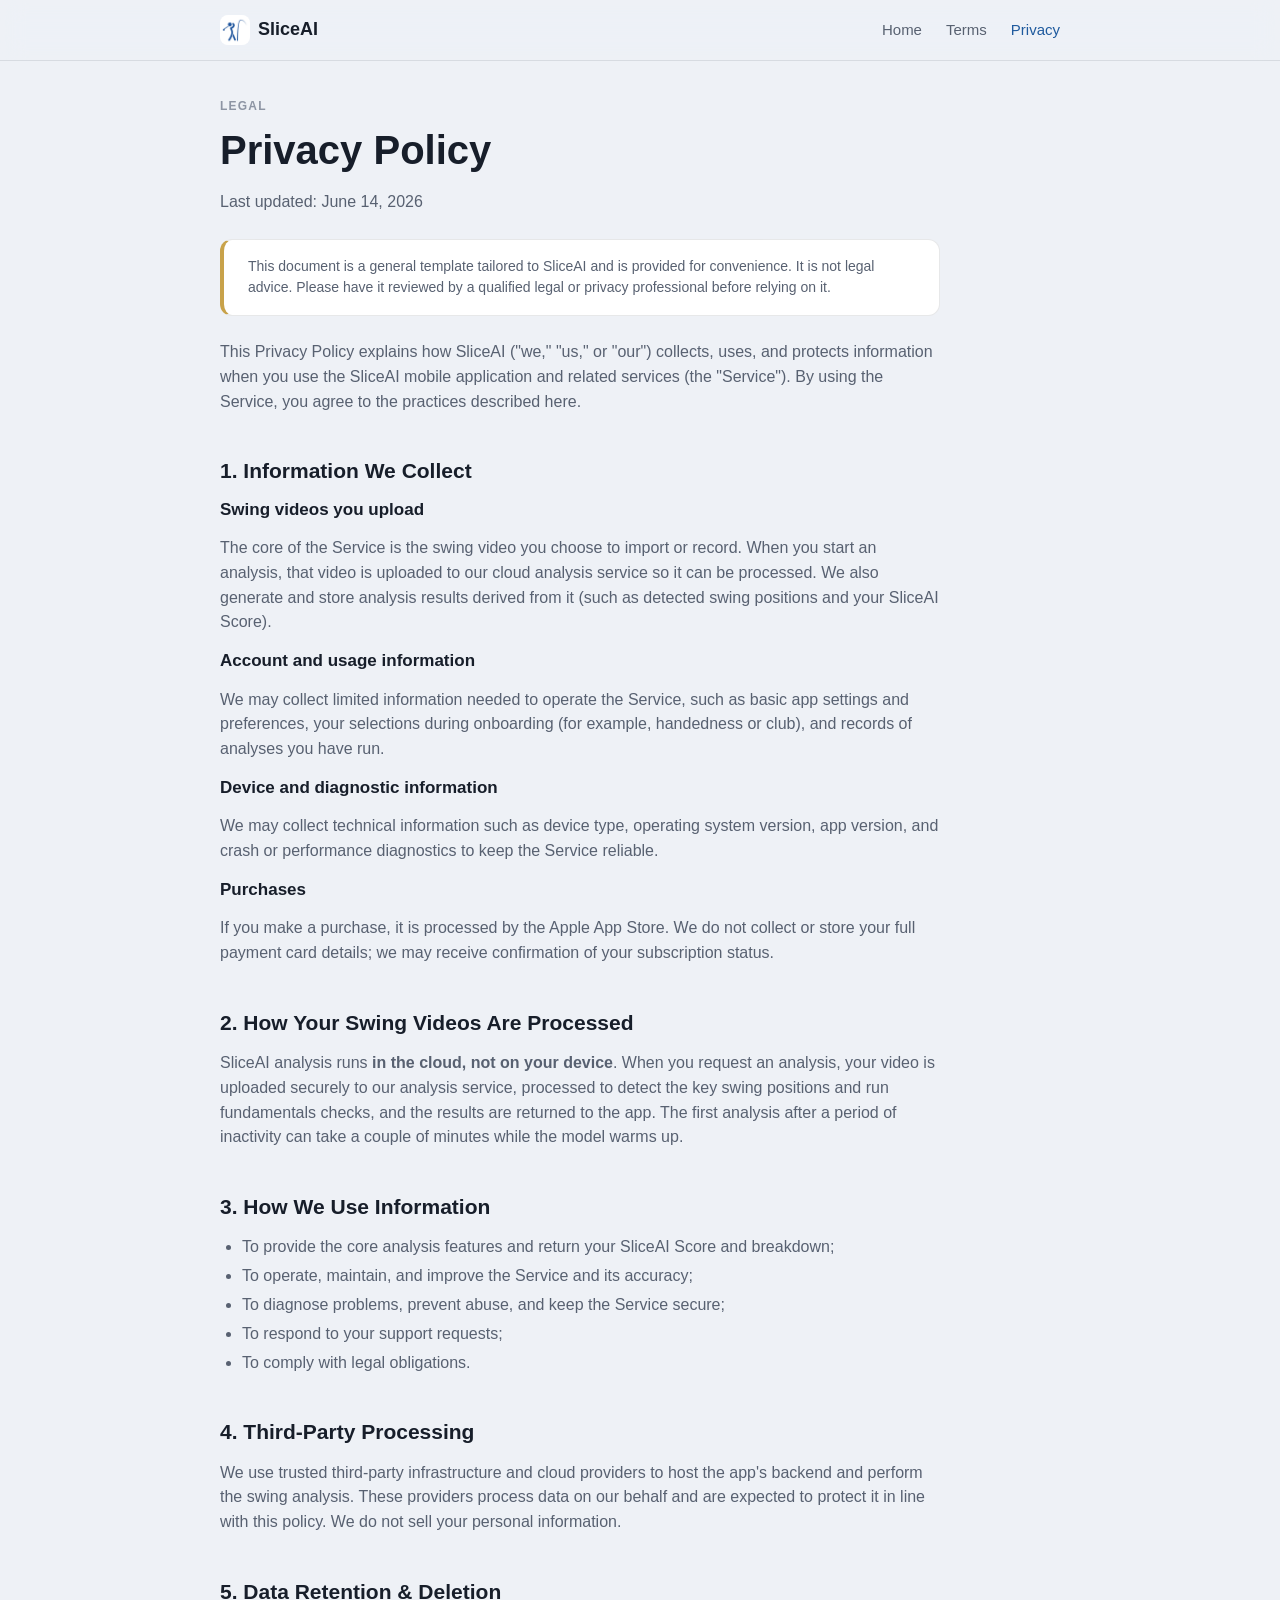
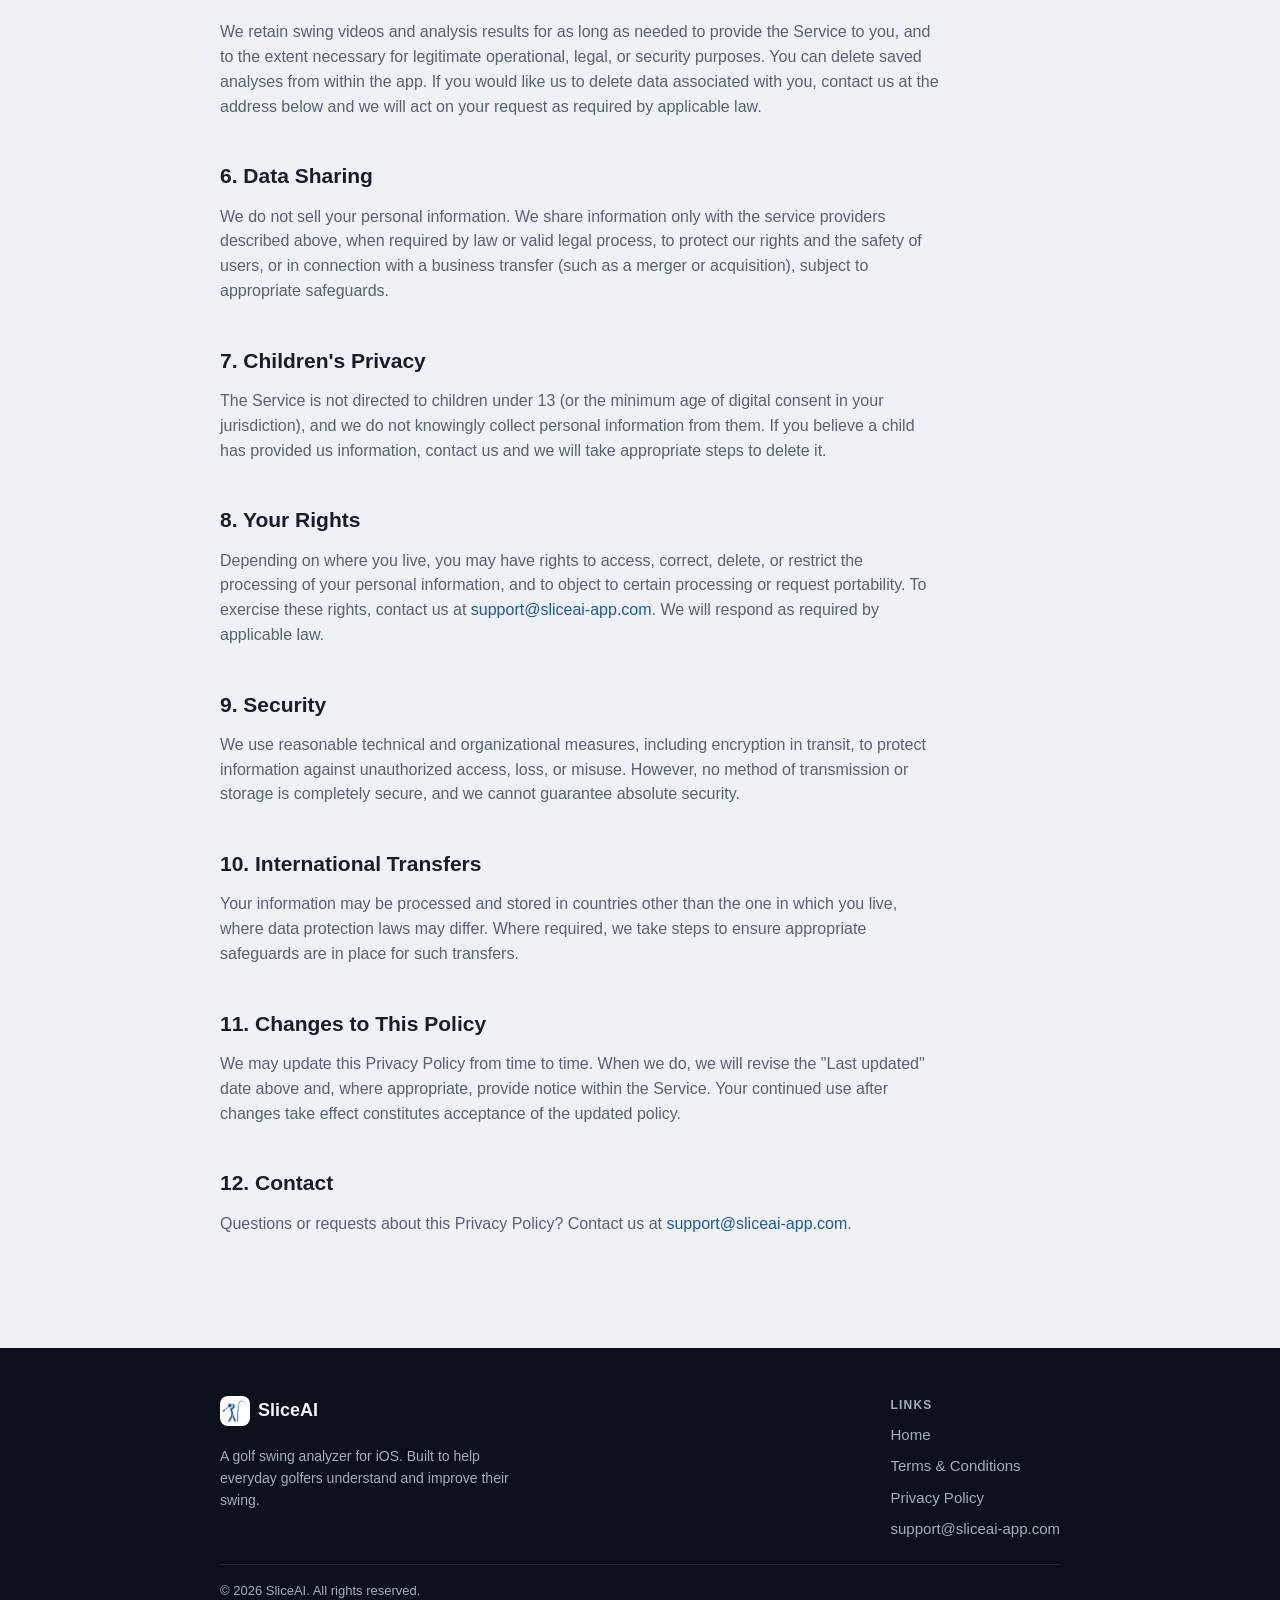
==== privacy.html @ 77d705cd "Initial Commit" ====
<!DOCTYPE html>
<html lang="en">
<head>
  <meta charset="UTF-8" />
  <meta name="viewport" content="width=device-width, initial-scale=1.0" />
  <title>Privacy Policy — SliceAI</title>
  <meta name="description" content="Privacy Policy for the SliceAI golf swing analyzer app." />
  <link rel="icon" type="image/png" href="icon.png" />
  <link rel="stylesheet" href="styles.css" />
</head>
<body>
  <header class="nav">
    <div class="container nav__inner">
      <a class="brand" href="index.html">
        <img src="icon.png" alt="SliceAI icon" />
        <span>SliceAI</span>
      </a>
      <nav class="nav__links">
        <a href="index.html">Home</a>
        <a href="terms.html">Terms</a>
        <a href="privacy.html" class="active">Privacy</a>
      </nav>
    </div>
  </header>

  <main class="legal">
    <div class="container">
      <div class="legal__head">
        <span class="overline">Legal</span>
        <h1>Privacy Policy</h1>
        <p class="legal__updated">Last updated: June 14, 2026</p>
      </div>

      <div class="content">
        <div class="disclaimer">
          This document is a general template tailored to SliceAI and is provided for convenience. It is not legal advice. Please have it reviewed by a qualified legal or privacy professional before relying on it.
        </div>

        <p>This Privacy Policy explains how SliceAI ("we," "us," or "our") collects, uses, and protects information when you use the SliceAI mobile application and related services (the "Service"). By using the Service, you agree to the practices described here.</p>

        <h2>1. Information We Collect</h2>
        <h3>Swing videos you upload</h3>
        <p>The core of the Service is the swing video you choose to import or record. When you start an analysis, that video is uploaded to our cloud analysis service so it can be processed. We also generate and store analysis results derived from it (such as detected swing positions and your SliceAI Score).</p>
        <h3>Account and usage information</h3>
        <p>We may collect limited information needed to operate the Service, such as basic app settings and preferences, your selections during onboarding (for example, handedness or club), and records of analyses you have run.</p>
        <h3>Device and diagnostic information</h3>
        <p>We may collect technical information such as device type, operating system version, app version, and crash or performance diagnostics to keep the Service reliable.</p>
        <h3>Purchases</h3>
        <p>If you make a purchase, it is processed by the Apple App Store. We do not collect or store your full payment card details; we may receive confirmation of your subscription status.</p>

        <h2>2. How Your Swing Videos Are Processed</h2>
        <p>SliceAI analysis runs <strong>in the cloud, not on your device</strong>. When you request an analysis, your video is uploaded securely to our analysis service, processed to detect the key swing positions and run fundamentals checks, and the results are returned to the app. The first analysis after a period of inactivity can take a couple of minutes while the model warms up.</p>

        <h2>3. How We Use Information</h2>
        <ul>
          <li>To provide the core analysis features and return your SliceAI Score and breakdown;</li>
          <li>To operate, maintain, and improve the Service and its accuracy;</li>
          <li>To diagnose problems, prevent abuse, and keep the Service secure;</li>
          <li>To respond to your support requests;</li>
          <li>To comply with legal obligations.</li>
        </ul>

        <h2>4. Third-Party Processing</h2>
        <p>We use trusted third-party infrastructure and cloud providers to host the app's backend and perform the swing analysis. These providers process data on our behalf and are expected to protect it in line with this policy. We do not sell your personal information.</p>

        <h2>5. Data Retention &amp; Deletion</h2>
        <p>We retain swing videos and analysis results for as long as needed to provide the Service to you, and to the extent necessary for legitimate operational, legal, or security purposes. You can delete saved analyses from within the app. If you would like us to delete data associated with you, contact us at the address below and we will act on your request as required by applicable law.</p>

        <h2>6. Data Sharing</h2>
        <p>We do not sell your personal information. We share information only with the service providers described above, when required by law or valid legal process, to protect our rights and the safety of users, or in connection with a business transfer (such as a merger or acquisition), subject to appropriate safeguards.</p>

        <h2>7. Children's Privacy</h2>
        <p>The Service is not directed to children under 13 (or the minimum age of digital consent in your jurisdiction), and we do not knowingly collect personal information from them. If you believe a child has provided us information, contact us and we will take appropriate steps to delete it.</p>

        <h2>8. Your Rights</h2>
        <p>Depending on where you live, you may have rights to access, correct, delete, or restrict the processing of your personal information, and to object to certain processing or request portability. To exercise these rights, contact us at <a href="mailto:support@sliceai-app.com">support@sliceai-app.com</a>. We will respond as required by applicable law.</p>

        <h2>9. Security</h2>
        <p>We use reasonable technical and organizational measures, including encryption in transit, to protect information against unauthorized access, loss, or misuse. However, no method of transmission or storage is completely secure, and we cannot guarantee absolute security.</p>

        <h2>10. International Transfers</h2>
        <p>Your information may be processed and stored in countries other than the one in which you live, where data protection laws may differ. Where required, we take steps to ensure appropriate safeguards are in place for such transfers.</p>

        <h2>11. Changes to This Policy</h2>
        <p>We may update this Privacy Policy from time to time. When we do, we will revise the "Last updated" date above and, where appropriate, provide notice within the Service. Your continued use after changes take effect constitutes acceptance of the updated policy.</p>

        <h2>12. Contact</h2>
        <p>Questions or requests about this Privacy Policy? Contact us at <a href="mailto:support@sliceai-app.com">support@sliceai-app.com</a>.</p>
      </div>
    </div>
  </main>

  <footer class="footer">
    <div class="container">
      <div class="footer__inner">
        <div>
          <a class="brand" href="index.html">
            <img src="icon.png" alt="SliceAI icon" style="width:30px;height:30px;border-radius:8px;" />
            <span>SliceAI</span>
          </a>
          <p style="margin-top:12px;max-width:320px;font-size:14px;">A golf swing analyzer for iOS. Built to help everyday golfers understand and improve their swing.</p>
        </div>
        <div class="footer__links">
          <span class="overline" style="color:var(--player-ink-secondary);">Links</span>
          <a href="index.html">Home</a>
          <a href="terms.html">Terms &amp; Conditions</a>
          <a href="privacy.html">Privacy Policy</a>
          <a href="mailto:support@sliceai-app.com">support@sliceai-app.com</a>
        </div>
      </div>
      <div class="footer__legal">
        © 2026 SliceAI. All rights reserved.
      </div>
    </div>
  </footer>
</body>
</html>
---- styles.css ----
/* SliceAI website — design tokens translated from the iOS app's Theme/ folder
   (Colors.swift, Typography.swift, Spacing.swift). Single shared stylesheet. */

:root {
  /* Light app shell */
  --bg: #EEF1F6;
  --surface: #FFFFFF;
  --surface-muted: #E2E6ED;
  --separator: rgba(23, 30, 42, 0.10);

  /* Ink */
  --ink: #171E2A;
  --ink-secondary: #586171;
  --ink-tertiary: #8D95A4;

  /* Accent — deep ocean blue */
  --accent: #1F5A9E;
  --accent-deep: #113C77;
  --accent-soft: #DEE6F6;
  --on-accent: #FFFFFF;

  --gold: #C8A24A;

  /* Dark band (mirrors player backdrop) */
  --player-bg: #0B101A;
  --player-ink: #F2F4F7;
  --player-ink-secondary: #A5ADBC;

  /* Status */
  --status-green: #2FA968;
  --status-amber: #E89F2F;
  --status-red: #E24C46;

  /* Spacing (Space enum) */
  --space-xs: 4px;
  --space-sm: 8px;
  --space-md: 12px;
  --space-lg: 16px;
  --space-xl: 24px;
  --space-xxl: 32px;
  --space-huge: 48px;
  --margin: 20px;

  /* Radius */
  --radius-sm: 8px;
  --radius-md: 12px;
  --radius-lg: 16px;
  --radius-card: 20px;
  --radius-xl: 28px;

  --font: -apple-system, BlinkMacSystemFont, "Segoe UI", Roboto, Helvetica, Arial, sans-serif;
  --container: 880px;
  --shadow-card: 0 1px 2px rgba(23, 30, 42, 0.04), 0 8px 24px rgba(23, 30, 42, 0.06);
}

/* ---------- Base / reset ---------- */
*, *::before, *::after { box-sizing: border-box; }

html { -webkit-text-size-adjust: 100%; scroll-behavior: smooth; }

body {
  margin: 0;
  font-family: var(--font);
  background: var(--bg);
  color: var(--ink);
  line-height: 1.55;
  -webkit-font-smoothing: antialiased;
}

a { color: var(--accent); text-decoration: none; }
a:hover { color: var(--accent-deep); text-decoration: underline; }

img { max-width: 100%; display: block; }

h1, h2, h3 { color: var(--ink); font-weight: 700; line-height: 1.2; }

.container {
  width: 100%;
  max-width: var(--container);
  margin: 0 auto;
  padding: 0 var(--margin);
}

.overline {
  font-size: 12px;
  font-weight: 600;
  letter-spacing: 1.2px;
  text-transform: uppercase;
  color: var(--ink-tertiary);
}

/* ---------- Nav ---------- */
.nav {
  position: sticky;
  top: 0;
  z-index: 10;
  background: rgba(238, 241, 246, 0.85);
  backdrop-filter: saturate(180%) blur(12px);
  -webkit-backdrop-filter: saturate(180%) blur(12px);
  border-bottom: 1px solid var(--separator);
}
.nav__inner {
  display: flex;
  align-items: center;
  justify-content: space-between;
  height: 60px;
}
.brand {
  display: inline-flex;
  align-items: center;
  gap: var(--space-sm);
  font-weight: 700;
  font-size: 18px;
  color: var(--ink);
}
.brand:hover { text-decoration: none; color: var(--ink); }
.brand img {
  width: 30px;
  height: 30px;
  border-radius: var(--radius-sm);
}
.nav__links {
  display: flex;
  align-items: center;
  gap: var(--space-xl);
  font-size: 15px;
  font-weight: 500;
}
.nav__links a { color: var(--ink-secondary); }
.nav__links a:hover { color: var(--accent); text-decoration: none; }
.nav__links a.active { color: var(--accent); }

/* ---------- Buttons ---------- */
.btn {
  display: inline-block;
  background: var(--accent);
  color: var(--on-accent);
  font-weight: 600;
  font-size: 16px;
  padding: 13px 26px;
  border-radius: var(--radius-xl);
  border: none;
  cursor: pointer;
  transition: background 0.18s ease, transform 0.18s ease;
}
.btn:hover { background: var(--accent-deep); color: var(--on-accent); text-decoration: none; transform: translateY(-1px); }

/* ---------- Hero ---------- */
.hero {
  padding: var(--space-huge) 0 var(--space-xxl);
  text-align: center;
}
.hero img.hero__icon {
  width: 96px;
  height: 96px;
  border-radius: 22px;
  margin: 0 auto var(--space-xl);
  box-shadow: var(--shadow-card);
}
.hero h1 {
  font-size: clamp(34px, 6vw, 52px);
  letter-spacing: -0.02em;
  margin: 0 0 var(--space-lg);
}
.hero p.lede {
  font-size: clamp(17px, 2.4vw, 20px);
  color: var(--ink-secondary);
  max-width: 560px;
  margin: 0 auto var(--space-xl);
}

/* ---------- Sections ---------- */
section { padding: var(--space-xxl) 0; }
.section-head { text-align: center; margin-bottom: var(--space-xl); }
.section-head h2 { font-size: clamp(24px, 4vw, 32px); margin: var(--space-sm) 0 0; }

/* ---------- Cards / steps ---------- */
.cards {
  display: grid;
  grid-template-columns: repeat(3, 1fr);
  gap: var(--space-lg);
}
.card {
  background: var(--surface);
  border: 1px solid var(--separator);
  border-radius: var(--radius-card);
  padding: var(--space-xl);
  box-shadow: var(--shadow-card);
}
.card .step-num {
  display: inline-flex;
  align-items: center;
  justify-content: center;
  width: 34px;
  height: 34px;
  border-radius: 50%;
  background: var(--accent-soft);
  color: var(--accent-deep);
  font-weight: 700;
  margin-bottom: var(--space-md);
}
.card h3 { font-size: 18px; margin: 0 0 var(--space-sm); }
.card p { margin: 0; color: var(--ink-secondary); font-size: 15px; }

/* Score callout */
.score-note {
  background: var(--accent-soft);
  border-radius: var(--radius-card);
  padding: var(--space-xl);
  text-align: center;
  color: var(--accent-deep);
}
.score-note strong { color: var(--accent-deep); }

/* ---------- Legal pages ---------- */
.legal { padding: var(--space-xxl) 0 var(--space-huge); }
.legal__head { margin-bottom: var(--space-xl); }
.legal__head h1 { font-size: clamp(28px, 5vw, 40px); margin: var(--space-sm) 0; }
.legal__updated { color: var(--ink-tertiary); font-size: 14px; }
.legal .content { max-width: 720px; }
.legal h2 {
  font-size: 21px;
  margin: var(--space-xxl) 0 var(--space-sm);
  padding-top: var(--space-md);
}
.legal h3 { font-size: 17px; margin: var(--space-lg) 0 var(--space-xs); }
.legal p, .legal li { color: var(--ink-secondary); font-size: 16px; }
.legal ul { padding-left: 22px; }
.legal li { margin-bottom: var(--space-xs); }

.disclaimer {
  background: var(--surface);
  border: 1px solid var(--separator);
  border-left: 4px solid var(--gold);
  border-radius: var(--radius-md);
  padding: var(--space-lg) var(--space-xl);
  margin: var(--space-xl) 0;
  font-size: 14px;
  color: var(--ink-secondary);
}

/* ---------- Footer ---------- */
.footer {
  background: var(--player-bg);
  color: var(--player-ink-secondary);
  padding: var(--space-huge) 0 var(--space-xl);
  margin-top: var(--space-huge);
}
.footer__inner {
  display: flex;
  flex-wrap: wrap;
  justify-content: space-between;
  gap: var(--space-xl);
}
.footer .brand { color: var(--player-ink); }
.footer .brand:hover { color: var(--player-ink); }
.footer__links { display: flex; flex-direction: column; gap: var(--space-sm); }
.footer__links a { color: var(--player-ink-secondary); font-size: 15px; }
.footer__links a:hover { color: var(--player-ink); text-decoration: none; }
.footer__legal {
  margin-top: var(--space-xl);
  padding-top: var(--space-lg);
  border-top: 1px solid rgba(255, 255, 255, 0.08);
  font-size: 13px;
  color: var(--player-ink-secondary);
}

/* ---------- Responsive ---------- */
@media (max-width: 720px) {
  .cards { grid-template-columns: 1fr; }
  .nav__links { gap: var(--space-lg); font-size: 14px; }
  .hero { padding: var(--space-xxl) 0; }
}
@media (max-width: 420px) {
  .brand span { display: none; }
}
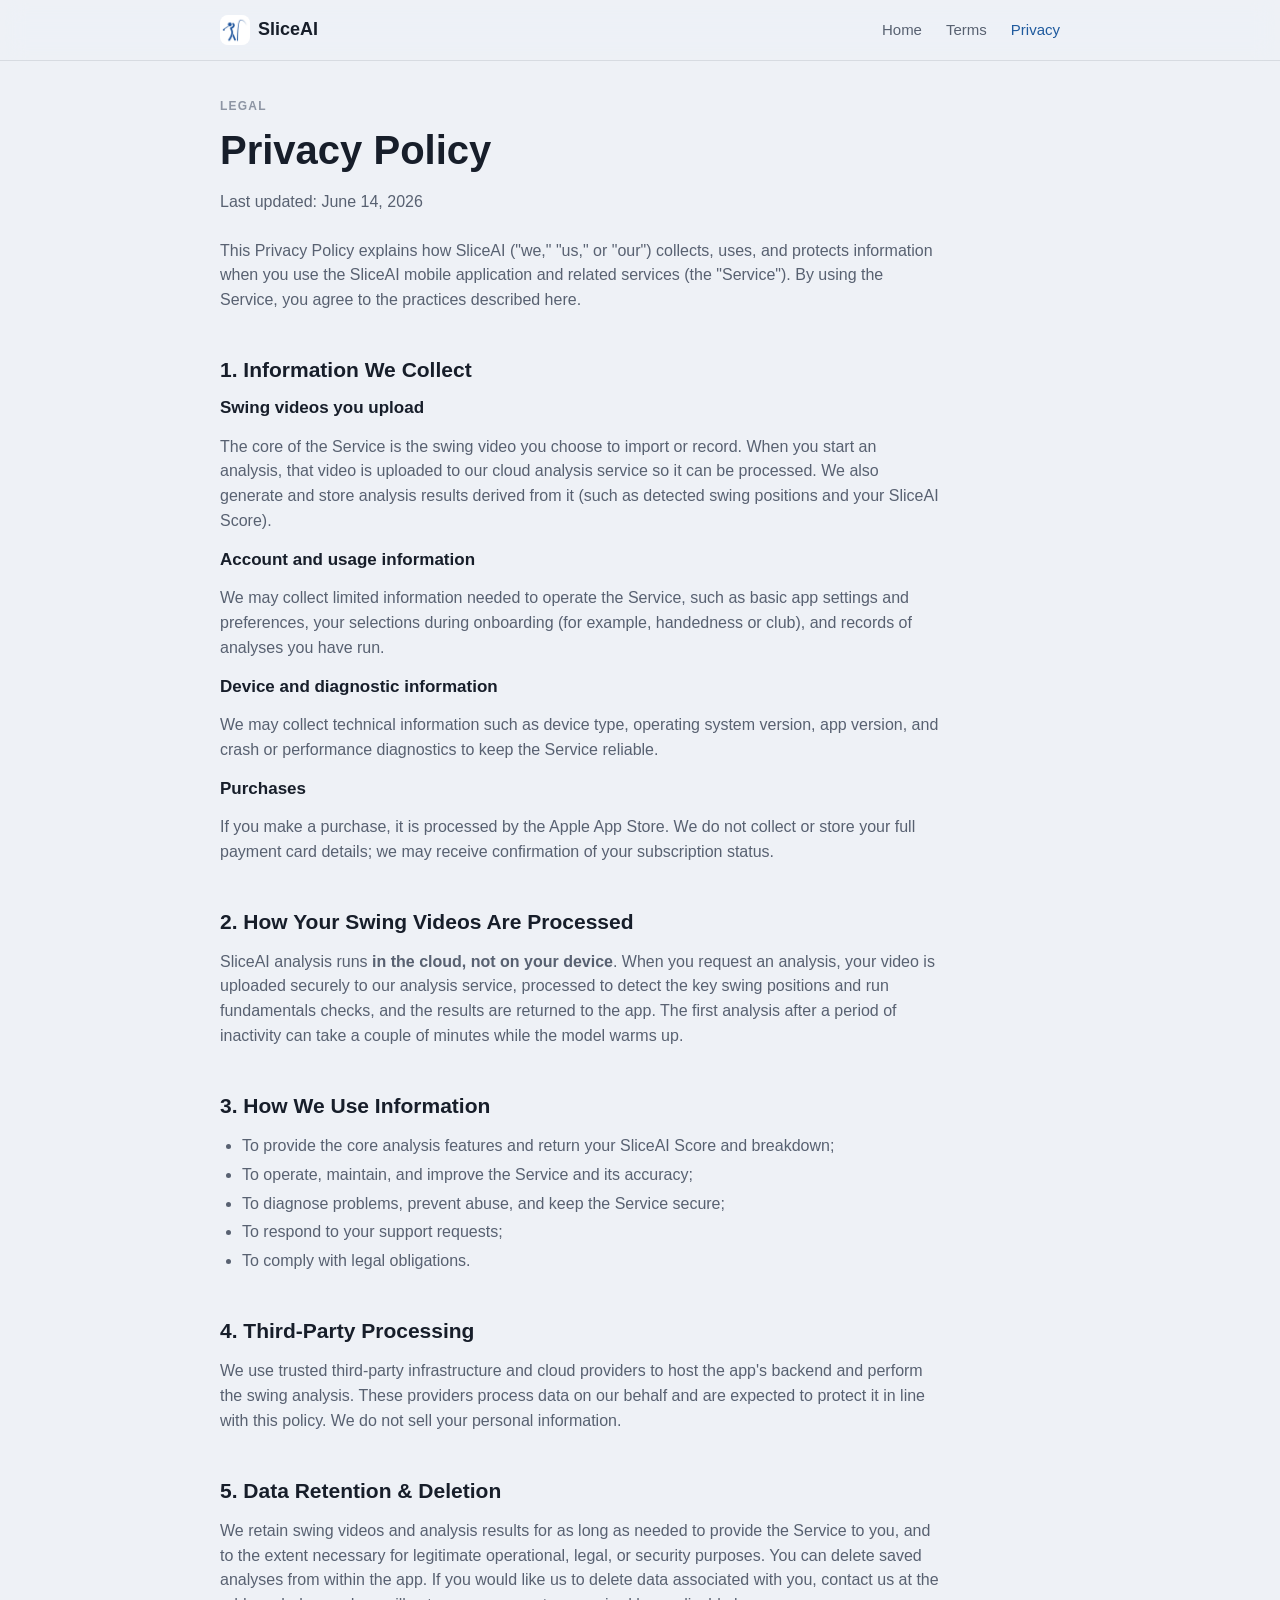
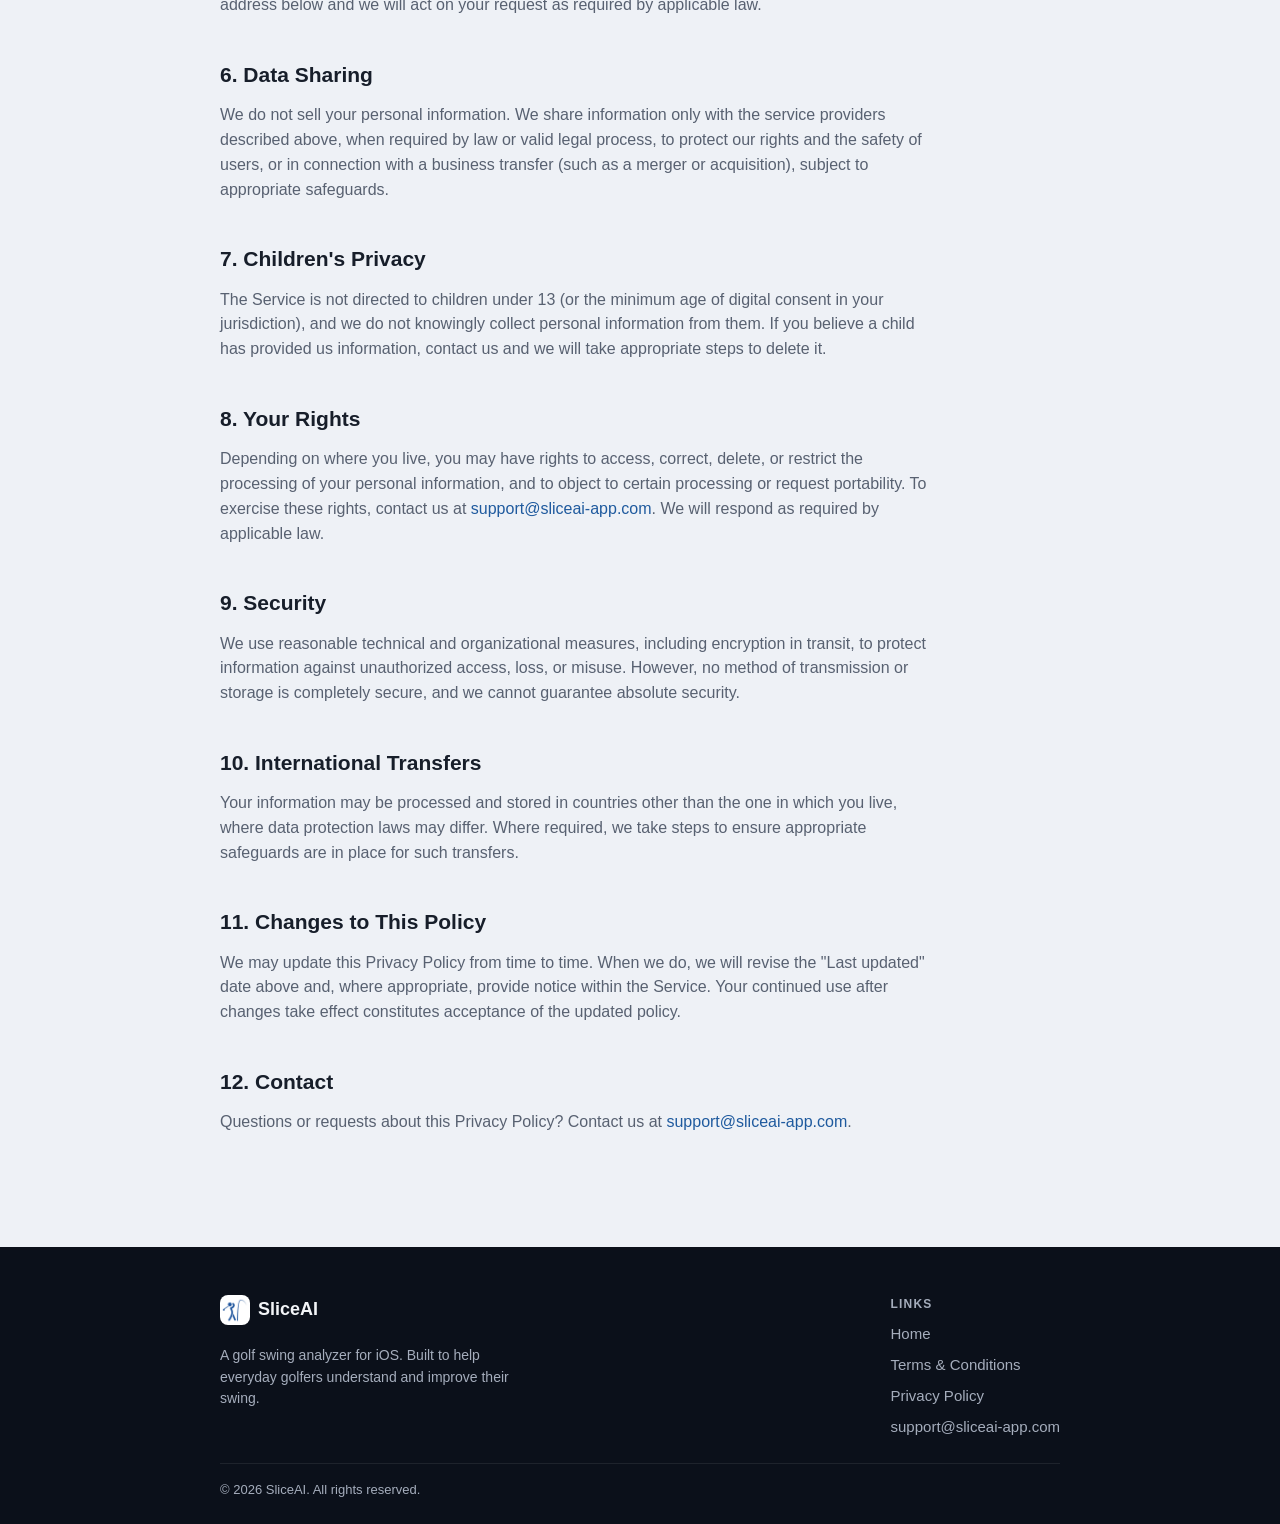
==== commit 41598ffb: "privacy changes" ====
--- a/privacy.html
+++ b/privacy.html
@@ -32,9 +32,6 @@
       </div>
 
       <div class="content">
-        <div class="disclaimer">
-          This document is a general template tailored to SliceAI and is provided for convenience. It is not legal advice. Please have it reviewed by a qualified legal or privacy professional before relying on it.
-        </div>
 
         <p>This Privacy Policy explains how SliceAI ("we," "us," or "our") collects, uses, and protects information when you use the SliceAI mobile application and related services (the "Service"). By using the Service, you agree to the practices described here.</p>
 
